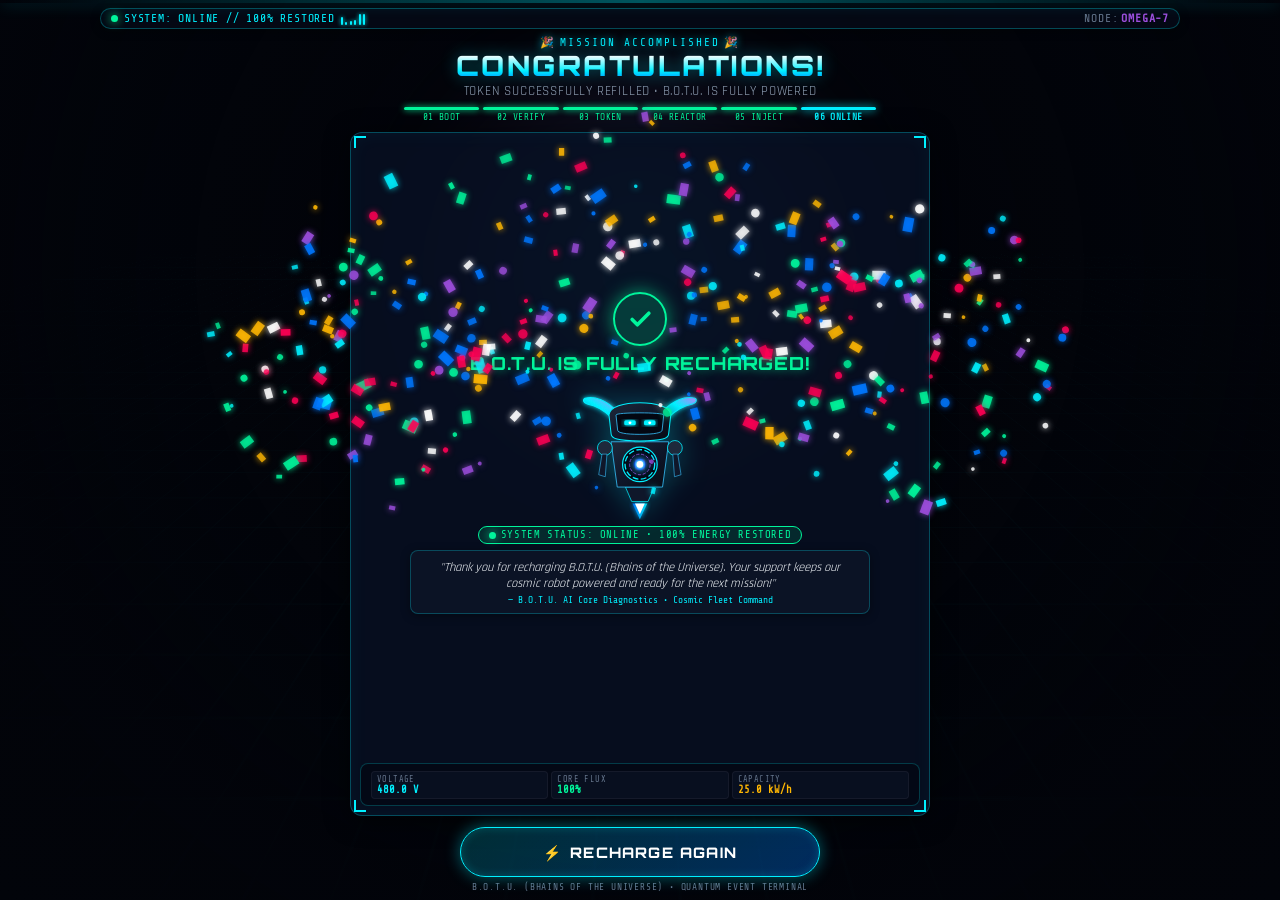
==== congratulations.html @ b7b95df4 "Initial COmmit." ====
<!DOCTYPE html>
<html lang="en">
<head>
  <meta charset="UTF-8">
  <meta name="viewport" content="width=device-width, initial-scale=1.0, maximum-scale=1.0, user-scalable=no, viewport-fit=cover">
  <title>B.O.T.U. – Congratulations | Quantum Token Recharge</title>

  <!-- Elite Futuristic Typography -->
  <link rel="preconnect" href="https://fonts.googleapis.com">
  <link rel="preconnect" href="https://fonts.gstatic.com" crossorigin>
  <link href="https://fonts.googleapis.com/css2?family=Orbitron:wght@600;700;800;900&family=Rajdhani:wght@500;600;700&family=Share+Tech+Mono&display=swap" rel="stylesheet">

  <link rel="stylesheet" href="style.css">
</head>
<body>

  <!-- Cyber Background Elements -->
  <div class="cyber-bg">
    <div class="cyber-grid"></div>
    <div class="cyber-vignette"></div>
    <div class="cyber-cosmic-glow"></div>
  </div>

  <!-- Realtime Laser Scanline Beam -->
  <div class="scan-line"></div>

  <!-- Dynamic Screen Flash -->
  <div class="screen-flash" id="screen-flash"></div>

  <!-- Transition Portal Overlay -->
  <div class="transition-overlay" id="transition-overlay">
    <div class="transition-portal">
      <span class="transition-portal-text">WARPING...</span>
    </div>
  </div>

  <!-- Realtime Particle & Confetti Canvas -->
  <canvas id="particle-canvas"></canvas>

  <!-- Zero-Scroll Main Viewport -->
  <div class="page-container">
    <div class="page-content page-enter">

      <!-- Header & Step Tracker -->
      <header class="page-header">
        <div class="mission-hud-bar">
          <div class="hud-left">
            <div class="hud-pill">
              <div class="hud-pulse-dot online"></div>
              <span>SYSTEM: ONLINE // 100% RESTORED</span>
            </div>
            <div class="hud-oscilloscope" aria-hidden="true">
              <span class="osc-bar"></span>
              <span class="osc-bar"></span>
              <span class="osc-bar"></span>
              <span class="osc-bar"></span>
              <span class="osc-bar"></span>
              <span class="osc-bar"></span>
            </div>
          </div>
          <div class="hud-right">
            <div class="hud-telemetry-tag">
              <span>NODE:</span>
              <span class="tag-badge">OMEGA-7</span>
            </div>
          </div>
        </div>

        <div class="brand-header">
          <div class="brand-eyebrow">
            <span>🎉</span> MISSION ACCOMPLISHED <span>🎉</span>
          </div>
          <h1 class="brand-title">CONGRATULATIONS!</h1>
          <p class="brand-subtitle">TOKEN SUCCESSFULLY REFILLED • B.O.T.U. IS FULLY POWERED</p>
        </div>

        <!-- 6-Phase Step Tracker (All Completed) -->
        <nav class="step-stepper" aria-label="Recharge Progress">
          <div class="step-item completed">
            <div class="step-bar"></div>
            <span class="step-label">01 BOOT</span>
          </div>
          <div class="step-item completed">
            <div class="step-bar"></div>
            <span class="step-label">02 VERIFY</span>
          </div>
          <div class="step-item completed">
            <div class="step-bar"></div>
            <span class="step-label">03 TOKEN</span>
          </div>
          <div class="step-item completed">
            <div class="step-bar"></div>
            <span class="step-label">04 REACTOR</span>
          </div>
          <div class="step-item completed">
            <div class="step-bar"></div>
            <span class="step-label">05 INJECT</span>
          </div>
          <div class="step-item completed active">
            <div class="step-bar"></div>
            <span class="step-label">06 ONLINE</span>
          </div>
        </nav>
      </header>

      <!-- Center Celebration Stage Card -->
      <main class="robot-stage-card">
        <div class="corner-bracket corner-tl"></div>
        <div class="corner-bracket corner-tr"></div>
        <div class="corner-bracket corner-bl"></div>
        <div class="corner-bracket corner-br"></div>

        <div class="stage-visual">
          <div class="congrats-stage-box">
            <!-- Animated Success Badge -->
            <div class="success-badge-wrap">
              <svg class="success-badge-svg" viewBox="0 0 24 24">
                <polyline points="20 6 9 17 4 12"></polyline>
              </svg>
            </div>

            <!-- Congratulatory Headlines -->
            <div class="congrats-headline">B.O.T.U. IS FULLY RECHARGED!</div>

            <!-- Compact Fully Powered B.O.T.U. Illustration -->
            <div class="robot-figure-wrap" style="max-height: 140px; animation: robotFloat 3s ease-in-out infinite alternate;">
              <svg class="robot-svg" viewBox="0 0 320 340" fill="none" xmlns="http://www.w3.org/2000/svg">
                <defs>
                  <filter id="cyanGlow" x="-20%" y="-20%" width="140%" height="140%">
                    <feGaussianBlur stdDeviation="6" result="blur" />
                    <feMerge><feMergeNode in="blur" /><feMergeNode in="SourceGraphic" /></feMerge>
                  </filter>
                  <filter id="coreGlow" x="-40%" y="-40%" width="180%" height="180%">
                    <feGaussianBlur stdDeviation="12" result="blur" />
                    <feMerge><feMergeNode in="blur" /><feMergeNode in="SourceGraphic" /></feMerge>
                  </filter>
                  <filter id="hornGlow" x="-30%" y="-30%" width="160%" height="160%">
                    <feGaussianBlur stdDeviation="7" result="blur" />
                    <feMerge><feMergeNode in="blur" /><feMergeNode in="SourceGraphic" /></feMerge>
                  </filter>
                  <linearGradient id="bodyGradient" x1="0%" y1="0%" x2="100%" y2="100%">
                    <stop offset="0%" stop-color="#1e293b" /><stop offset="50%" stop-color="#0f172a" /><stop offset="100%" stop-color="#070b14" />
                  </linearGradient>
                  <linearGradient id="hornGradient" x1="0%" y1="100%" x2="100%" y2="0%">
                    <stop offset="0%" stop-color="#0284c7" /><stop offset="50%" stop-color="#00f0ff" /><stop offset="100%" stop-color="#c084fc" />
                  </linearGradient>
                  <linearGradient id="neonGradient" x1="0%" y1="0%" x2="100%" y2="0%">
                    <stop offset="0%" stop-color="#0077ff" /><stop offset="100%" stop-color="#00f0ff" />
                  </linearGradient>
                  <radialGradient id="arcCoreGrad" cx="50%" cy="50%" r="50%">
                    <stop offset="0%" stop-color="#ffffff" /><stop offset="35%" stop-color="#00f0ff" /><stop offset="70%" stop-color="#0055ff" stop-opacity="0.9" /><stop offset="100%" stop-color="#001844" stop-opacity="0" />
                  </radialGradient>
                </defs>

                <!-- Crest Horns in Full Radiance -->
                <g id="mecha-horns">
                  <path d="M102 75 C82 50, 48 38, 28 44 C20 46, 22 56, 32 58 C55 62, 78 78, 92 92 Z" fill="url(#hornGradient)" stroke="#00f0ff" stroke-width="2.5" filter="url(#hornGlow)" />
                  <path d="M218 75 C238 50, 272 38, 292 44 C300 46, 298 56, 288 58 C265 62, 242 78, 228 92 Z" fill="url(#hornGradient)" stroke="#00f0ff" stroke-width="2.5" filter="url(#hornGlow)" />
                </g>

                <!-- Thruster Flame -->
                <polygon points="142,300 178,300 160,338" fill="url(#neonGradient)" opacity="0.95" filter="url(#cyanGlow)" />
                <polygon points="148,300 172,300 160,326" fill="#ffffff" />

                <!-- Torso -->
                <path d="M125 260 L195 260 L180 295 L140 295 Z" fill="#0f172a" stroke="#00f0ff" stroke-width="1.8" />
                <polygon points="90,150 230,150 215,260 105,260" fill="url(#bodyGradient)" stroke="#38bdf8" stroke-width="2" />

                <!-- Arms -->
                <circle cx="75" cy="165" r="18" fill="#1e293b" stroke="#00f0ff" stroke-width="2" />
                <path d="M68 180 L60 230 L76 235 L80 180 Z" fill="#0f172a" stroke="#38bdf8" stroke-width="1.5" />
                <circle cx="245" cy="165" r="18" fill="#1e293b" stroke="#00f0ff" stroke-width="2" />
                <path d="M252 180 L260 230 L244 235 L240 180 Z" fill="#0f172a" stroke="#38bdf8" stroke-width="1.5" />

                <!-- Fully Powered Arc Reactor -->
                <g id="robot-energy-core" transform="translate(160, 205)">
                  <circle cx="0" cy="0" r="42" fill="#030712" stroke="#00f0ff" stroke-width="3" />
                  <circle cx="0" cy="0" r="36" fill="none" stroke="#00f0ff" stroke-width="3.2" stroke-dasharray="14 6" />
                  <circle cx="0" cy="0" r="25" fill="none" stroke="#9d4edd" stroke-width="2" stroke-dasharray="8 4" />
                  <circle cx="0" cy="0" r="18" fill="url(#arcCoreGrad)" filter="url(#coreGlow)" />
                  <circle cx="0" cy="0" r="8" fill="#ffffff" filter="url(#cyanGlow)" />
                </g>

                <!-- Head & Visor -->
                <rect x="145" y="125" width="30" height="25" rx="3" fill="#334155" stroke="#00f0ff" stroke-width="1.5" />
                <path d="M85 85 C85 45, 235 45, 235 85 L230 130 C230 142, 215 148, 160 148 C105 148, 90 142, 90 130 Z" fill="url(#bodyGradient)" stroke="#00f0ff" stroke-width="2.5" />
                <path d="M102 85 C102 78, 218 78, 218 85 L214 122 C214 128, 195 132, 160 132 C125 132, 106 128, 106 122 Z" fill="#030712" stroke="#38bdf8" stroke-width="2" />
                <!-- Bright Glowing Visor Eyes -->
                <rect x="122" y="98" width="28" height="12" rx="4" fill="#00f0ff" filter="url(#cyanGlow)" />
                <rect x="170" y="98" width="28" height="12" rx="4" fill="#00f0ff" filter="url(#cyanGlow)" />
                <circle cx="136" cy="104" r="3.5" fill="#ffffff" />
                <circle cx="184" cy="104" r="3.5" fill="#ffffff" />
              </svg>
            </div>

            <!-- System Status Pill -->
            <div class="system-status-pill">
              <span class="hud-pulse-dot online"></span>
              <span>SYSTEM STATUS: ONLINE • 100% ENERGY RESTORED</span>
            </div>

            <!-- Mission Thank You Note -->
            <div class="thank-you-box">
              <p class="thank-you-quote">
                "Thank you for recharging B.O.T.U. (Bhains of the Universe). Your support keeps our cosmic robot powered and ready for the next mission!"
              </p>
              <span class="thank-you-author">— B.O.T.U. AI Core Diagnostics • Cosmic Fleet Command</span>
            </div>
          </div>
        </div>

        <!-- Telemetry Summary -->
        <div class="charge-stats-card">
          <div class="telemetry-grid">
            <div class="telemetry-item">
              <span class="telemetry-key">VOLTAGE</span>
              <span class="telemetry-val" style="color: var(--neon-cyan);">480.0 V</span>
            </div>
            <div class="telemetry-item">
              <span class="telemetry-key">CORE FLUX</span>
              <span class="telemetry-val" style="color: var(--neon-emerald);">100%</span>
            </div>
            <div class="telemetry-item">
              <span class="telemetry-key">CAPACITY</span>
              <span class="telemetry-val" style="color: var(--neon-gold);">25.0 kW/h</span>
            </div>
          </div>
        </div>
      </main>

      <!-- Primary Action Footer -->
      <footer class="page-footer">
        <button class="primary-btn btn-pulse" id="recharge-again-btn">
          <span>⚡</span>
          <span>RECHARGE AGAIN</span>
        </button>
        <div class="footer-info">
          <span>B.O.T.U. (BHAINS OF THE UNIVERSE) • QUANTUM EVENT TERMINAL</span>
        </div>
      </footer>

    </div>
  </div>

  <script src="botu-core.js"></script>
  <script>
    function startCelebration() {
      // Play celebratory victory fanfare
      try {
        window.BOTU.sound.ensureContext();
        window.BOTU.sound.playCelebrationFanfare();
      } catch (e) {}

      // Trigger Confetti Explosion
      setTimeout(() => {
        if (window.BOTU.particleEngine) {
          const cx = window.innerWidth / 2;
          const cy = window.innerHeight * 0.35;
          window.BOTU.particleEngine.explode(cx, cy);
        }
      }, 200);

      // Subsequent burst
      setTimeout(() => {
        if (window.BOTU.particleEngine) {
          window.BOTU.particleEngine.explode(window.innerWidth * 0.3, window.innerHeight * 0.4);
          window.BOTU.particleEngine.explode(window.innerWidth * 0.7, window.innerHeight * 0.4);
        }
      }, 700);

      const rechargeAgainBtn = document.getElementById('recharge-again-btn');
      if (rechargeAgainBtn) {
        rechargeAgainBtn.addEventListener('click', () => {
          window.BOTU.navigator.navigateTo('index.html');
        });
      }
    }

    if (document.readyState === 'loading') {
      document.addEventListener('DOMContentLoaded', startCelebration);
    } else {
      startCelebration();
    }
  </script>
</body>
</html>
---- style.css ----
/* ===================================================================
   B.O.T.U. (Bhains of the Universe) - Quantum Token Recharge Station
   Universal Cyberpunk Stylesheet - Zero Scrollbar Viewport Architecture
   =================================================================== */

:root {
  /* Cyberpunk Neon Palette */
  --bg-deep: #02040a;
  --bg-dark: #060b18;
  --bg-panel: rgba(8, 16, 36, 0.82);
  --bg-panel-light: rgba(15, 23, 42, 0.65);
  --panel-border: rgba(0, 240, 255, 0.28);
  --panel-border-bright: rgba(0, 240, 255, 0.75);

  --neon-cyan: #00f0ff;
  --neon-cyan-glow: rgba(0, 240, 255, 0.75);
  --neon-blue: #0077ff;
  --neon-purple: #9d4edd;
  --neon-purple-glow: rgba(157, 78, 221, 0.65);
  --neon-emerald: #00f59b;
  --neon-emerald-glow: rgba(0, 245, 155, 0.6);
  --neon-gold: #ffb703;
  --neon-gold-glow: rgba(255, 183, 3, 0.65);
  --neon-crimson: #ff0055;

  --text-white: #ffffff;
  --text-primary: #f1f5f9;
  --text-secondary: #94a3b8;
  --text-cyan: #38bdf8;
  --text-muted: #64748b;

  --font-display: 'Orbitron', -apple-system, BlinkMacSystemFont, 'Segoe UI', Roboto, sans-serif;
  --font-body: 'Rajdhani', -apple-system, BlinkMacSystemFont, 'Segoe UI', Roboto, sans-serif;
  --font-mono: 'Share Tech Mono', Consolas, 'Courier New', monospace;

  --ease-expo: cubic-bezier(0.16, 1, 0.3, 1);
  --ease-spring: cubic-bezier(0.34, 1.56, 0.64, 1);
}

/* Base Strict Zero-Scroll Reset */
*,
*::before,
*::after {
  box-sizing: border-box;
  margin: 0;
  padding: 0;
  -webkit-tap-highlight-color: transparent;
}

html {
  width: 100%;
  height: 100%;
  margin: 0;
  padding: 0;
  overflow: hidden !important;
  overscroll-behavior: none;
  background-color: var(--bg-deep);
}

body {
  width: 100%;
  height: 100%;
  height: 100vh;
  height: 100dvh;
  min-height: 0;
  margin: 0;
  padding: 0;
  overflow: hidden !important;
  overscroll-behavior: none;
  position: fixed;
  top: 0;
  left: 0;
  right: 0;
  bottom: 0;
  background-color: var(--bg-deep);
  color: var(--text-primary);
  font-family: var(--font-body);
  user-select: none;
  -webkit-user-select: none;
}

/* Master Viewport Container */
.page-container {
  width: 100%;
  height: 100%;
  height: 100vh;
  height: 100dvh;
  min-height: 0;
  overflow: hidden;
  display: flex;
  flex-direction: column;
  align-items: center;
  justify-content: center;
  position: relative;
  z-index: 1;
}

.page-content {
  width: 100%;
  max-width: 1100px;
  height: 100%;
  height: 100vh;
  height: 100dvh;
  min-height: 0;
  overflow: hidden;

  display: flex;
  flex-direction: column;
  justify-content: space-between;
  align-items: center;

  padding-top: max(8px, env(safe-area-inset-top));
  padding-bottom: max(8px, env(safe-area-inset-bottom));
  padding-left: max(10px, env(safe-area-inset-left));
  padding-right: max(10px, env(safe-area-inset-right));

  gap: clamp(4px, 1.2vh, 12px);
  position: relative;
  z-index: 2;
  transition: opacity 0.3s ease, transform 0.3s ease;
}

/* Page Entrance / Exit Transitions */
.page-enter {
  animation: pageFadeIn 0.35s var(--ease-expo) forwards;
}

.page-exit {
  animation: pageFadeOut 0.3s var(--ease-expo) forwards;
  pointer-events: none;
}

@keyframes pageFadeIn {
  0% {
    opacity: 0;
    transform: scale(0.97) translateY(8px);
  }
  100% {
    opacity: 1;
    transform: scale(1) translateY(0);
  }
}

@keyframes pageFadeOut {
  0% {
    opacity: 1;
    transform: scale(1) translateY(0);
  }
  100% {
    opacity: 0;
    transform: scale(1.03) translateY(-10px);
  }
}

/* Smooth Navigation Transition Overlay */
.transition-overlay {
  position: fixed;
  top: 0;
  left: 0;
  width: 100vw;
  height: 100vh;
  height: 100dvh;
  z-index: 9999;
  pointer-events: none;
  opacity: 0;
  display: flex;
  align-items: center;
  justify-content: center;
  background: radial-gradient(circle at center, rgba(0, 240, 255, 0.15) 0%, rgba(2, 4, 10, 0.96) 80%);
  transition: opacity 0.25s ease;
}

.transition-overlay.active {
  opacity: 1;
  pointer-events: auto;
}

.transition-portal {
  width: 130px;
  height: 130px;
  border-radius: 50%;
  border: 3px solid var(--neon-cyan);
  box-shadow: 0 0 35px var(--neon-cyan), inset 0 0 30px var(--neon-cyan);
  display: flex;
  align-items: center;
  justify-content: center;
  animation: portalPulse 0.6s infinite alternate ease-in-out;
  position: relative;
}

.transition-portal::before {
  content: '';
  position: absolute;
  width: 90px;
  height: 90px;
  border-radius: 50%;
  border: 2px dashed var(--neon-purple);
  animation: spinCW 2s linear infinite;
}

.transition-portal-text {
  font-family: var(--font-display);
  font-size: 11px;
  color: var(--neon-cyan);
  letter-spacing: 2px;
  text-shadow: 0 0 8px var(--neon-cyan);
}

@keyframes portalPulse {
  0% { transform: scale(0.85); box-shadow: 0 0 20px var(--neon-cyan); }
  100% { transform: scale(1.25); box-shadow: 0 0 50px var(--neon-cyan), 0 0 80px var(--neon-purple); }
}

@keyframes spinCW {
  0% { transform: rotate(0deg); }
  100% { transform: rotate(360deg); }
}

@keyframes spinCCW {
  0% { transform: rotate(0deg); }
  100% { transform: rotate(-360deg); }
}

/* Background Cyber Grid & Cosmic Glow */
.cyber-bg {
  position: fixed;
  top: 0;
  left: 0;
  width: 100vw;
  height: 100vh;
  height: 100dvh;
  pointer-events: none;
  z-index: 0;
  overflow: hidden;
}

.cyber-grid {
  position: absolute;
  top: -50%;
  left: -50%;
  width: 200%;
  height: 200%;
  background-image: 
    linear-gradient(rgba(0, 240, 255, 0.05) 1px, transparent 1px),
    linear-gradient(90deg, rgba(0, 240, 255, 0.05) 1px, transparent 1px);
  background-size: 36px 36px;
  transform: perspective(450px) rotateX(55deg);
  animation: gridDrive 16s linear infinite;
  opacity: 0.55;
}

@keyframes gridDrive {
  0% { transform: perspective(450px) rotateX(55deg) translateY(0); }
  100% { transform: perspective(450px) rotateX(55deg) translateY(36px); }
}

.cyber-vignette {
  position: absolute;
  top: 0;
  left: 0;
  width: 100%;
  height: 100%;
  background: radial-gradient(circle at 50% 30%, transparent 15%, rgba(2, 4, 10, 0.88) 75%, var(--bg-deep) 100%);
}

.cyber-cosmic-glow {
  position: absolute;
  top: 30%;
  left: 50%;
  transform: translate(-50%, -50%);
  width: 500px;
  height: 500px;
  max-width: 90vw;
  background: radial-gradient(circle, rgba(0, 240, 255, 0.18) 0%, rgba(157, 78, 221, 0.08) 45%, transparent 70%);
  filter: blur(40px);
  border-radius: 50%;
  animation: cosmicPulse 6s ease-in-out infinite alternate;
}

@keyframes cosmicPulse {
  0% { transform: translate(-50%, -50%) scale(0.9); opacity: 0.65; }
  100% { transform: translate(-50%, -50%) scale(1.1); opacity: 0.95; }
}

/* Realtime Laser Scanline Beam */
.scan-line {
  position: fixed;
  top: 0;
  left: 0;
  width: 100%;
  height: 3px;
  background: linear-gradient(90deg, transparent, var(--neon-cyan), transparent);
  box-shadow: 0 0 16px var(--neon-cyan);
  opacity: 0.35;
  pointer-events: none;
  z-index: 100;
  animation: scanLaser 4s ease-in-out infinite;
}

@keyframes scanLaser {
  0% { top: 0; opacity: 0; }
  15% { opacity: 0.45; }
  85% { opacity: 0.45; }
  100% { top: 100%; opacity: 0; }
}

/* Dynamic Screen Flash on 100% Impact */
.screen-flash {
  position: fixed;
  top: 0;
  left: 0;
  width: 100vw;
  height: 100vh;
  height: 100dvh;
  background: radial-gradient(circle, #ffffff 0%, rgba(0, 240, 255, 0.8) 40%, rgba(2, 4, 10, 0.95) 100%);
  z-index: 200;
  opacity: 0;
  pointer-events: none;
  transition: opacity 0.05s ease-out;
}

.screen-flash.flash-active {
  opacity: 0.95;
  transition: none;
  animation: flashDecay 0.85s var(--ease-expo) forwards;
}

@keyframes flashDecay {
  0% { opacity: 0.95; }
  100% { opacity: 0; }
}

/* Fullscreen Particle / Confetti Canvas */
#particle-canvas {
  position: fixed;
  top: 0;
  left: 0;
  width: 100vw;
  height: 100vh;
  height: 100dvh;
  pointer-events: none;
  z-index: 50;
}

/* ===================================================================
   HEADER & MISSION HUD BAR
   =================================================================== */
.page-header {
  width: 100%;
  flex-shrink: 0;
  display: flex;
  flex-direction: column;
  align-items: center;
  gap: clamp(4px, 0.8vh, 8px);
}

.mission-hud-bar {
  width: 100%;
  display: flex;
  align-items: center;
  justify-content: space-between;
  background: rgba(6, 11, 24, 0.78);
  border: 1px solid var(--panel-border);
  border-radius: 999px;
  padding: 3px 10px;
  font-family: var(--font-mono);
  font-size: clamp(9px, 2.3vw, 11.5px);
  letter-spacing: 0.8px;
  backdrop-filter: blur(8px);
  -webkit-backdrop-filter: blur(8px);
  box-shadow: 0 2px 10px rgba(0, 0, 0, 0.4);
}

.hud-left {
  display: flex;
  align-items: center;
  gap: 6px;
  min-width: 0;
  flex: 1 1 auto;
}

.hud-pill {
  display: flex;
  align-items: center;
  gap: 6px;
  color: var(--neon-cyan);
  min-width: 0;
}

.hud-pill span {
  white-space: nowrap;
  overflow: hidden;
  text-overflow: ellipsis;
}

.hud-pulse-dot {
  width: 7px;
  height: 7px;
  border-radius: 50%;
  background-color: var(--neon-cyan);
  box-shadow: 0 0 8px var(--neon-cyan);
  animation: ledPulse 1.4s infinite alternate;
  flex-shrink: 0;
}

.hud-pulse-dot.online {
  background-color: var(--neon-emerald);
  box-shadow: 0 0 10px var(--neon-emerald);
}

.hud-pulse-dot.warning {
  background-color: var(--neon-gold);
  box-shadow: 0 0 8px var(--neon-gold);
}

@keyframes ledPulse {
  0% { opacity: 0.35; transform: scale(0.85); }
  100% { opacity: 1; transform: scale(1.15); }
}

.hud-oscilloscope {
  display: flex;
  align-items: flex-end;
  gap: 2.5px;
  height: 12px;
  flex-shrink: 0;
}

.osc-bar {
  width: 2px;
  height: 4px;
  background-color: var(--neon-cyan);
  border-radius: 1px;
  transition: height 0.08s ease;
  box-shadow: 0 0 4px var(--neon-cyan);
}

.hud-right {
  display: flex;
  align-items: center;
  gap: 6px;
  flex-shrink: 0;
}

.hud-sound-toggle {
  display: none !important;
}

.hud-telemetry-tag {
  color: var(--text-muted);
  display: flex;
  align-items: center;
  gap: 3px;
}

.tag-badge {
  color: var(--neon-purple);
  font-weight: 700;
}

/* ===================================================================
   STEP PROGRESS STEPPER (PHASES 1 to 6)
   =================================================================== */
.step-stepper {
  width: 100%;
  max-width: 480px;
  display: flex;
  align-items: center;
  justify-content: space-between;
  padding: 0 4px;
  gap: 4px;
}

.step-item {
  flex: 1;
  display: flex;
  flex-direction: column;
  align-items: center;
  gap: 2px;
  position: relative;
  min-width: 0;
}

.step-bar {
  width: 100%;
  height: 3px;
  background: rgba(255, 255, 255, 0.12);
  border-radius: 2px;
  transition: all 0.3s ease;
}

.step-item.completed .step-bar {
  background: var(--neon-emerald);
  box-shadow: 0 0 6px var(--neon-emerald);
}

.step-item.active .step-bar {
  background: var(--neon-cyan);
  box-shadow: 0 0 8px var(--neon-cyan);
  animation: activeStepPulse 1.2s infinite alternate;
}

@keyframes activeStepPulse {
  0% { box-shadow: 0 0 4px var(--neon-cyan); opacity: 0.8; }
  100% { box-shadow: 0 0 10px var(--neon-cyan); opacity: 1; }
}

.step-label {
  font-family: var(--font-mono);
  font-size: clamp(7.5px, 1.7vw, 9.5px);
  color: var(--text-muted);
  letter-spacing: 0.3px;
  white-space: nowrap;
}

.step-item.completed .step-label {
  color: var(--neon-emerald);
}

.step-item.active .step-label {
  color: var(--neon-cyan);
  font-weight: 700;
}

/* ===================================================================
   BRAND & PAGE HEADINGS
   =================================================================== */
.brand-header {
  text-align: center;
  flex-shrink: 0;
}

.brand-eyebrow {
  font-family: var(--font-mono);
  font-size: clamp(8.5px, 2vw, 11px);
  letter-spacing: clamp(1px, 0.6vw, 2px);
  color: var(--neon-cyan);
  text-shadow: 0 0 8px var(--neon-cyan-glow);
  display: flex;
  align-items: center;
  justify-content: center;
  gap: 4px;
}

.brand-title {
  font-family: var(--font-display);
  font-size: clamp(17px, 4.2vw, 28px);
  font-weight: 900;
  letter-spacing: clamp(1.2px, 0.6vw, 2.5px);
  background: linear-gradient(180deg, #ffffff 15%, var(--neon-cyan) 65%, #0077ff 100%);
  -webkit-background-clip: text;
  -webkit-text-fill-color: transparent;
  filter: drop-shadow(0 0 8px rgba(0, 240, 255, 0.4));
  line-height: 1.15;
  margin: 1px 0;
}

.brand-subtitle {
  font-family: var(--font-body);
  font-size: clamp(10.5px, 2.3vw, 13px);
  color: var(--text-secondary);
  letter-spacing: 0.8px;
}

/* ===================================================================
   MASTER VISUAL STAGE CARD
   =================================================================== */
.robot-stage-card {
  width: 100%;
  max-width: 580px;
  flex: 1 1 0;
  min-height: 0;
  min-width: 0;

  display: flex;
  flex-direction: column;
  align-items: center;
  justify-content: space-between;

  background: var(--bg-panel);
  border: 1px solid var(--panel-border);
  border-radius: 12px;
  box-shadow: 0 4px 25px rgba(0, 0, 0, 0.65), inset 0 0 20px rgba(0, 240, 255, 0.05);
  backdrop-filter: blur(12px);
  -webkit-backdrop-filter: blur(12px);

  padding: clamp(4px, 1vh, 10px);
  position: relative;
  overflow: hidden;
}

/* Futuristic Corner Brackets */
.corner-bracket {
  position: absolute;
  width: 12px;
  height: 12px;
  border: 2px solid var(--neon-cyan);
  pointer-events: none;
  z-index: 10;
}

.corner-tl { top: 3px; left: 3px; border-right: none; border-bottom: none; }
.corner-tr { top: 3px; right: 3px; border-left: none; border-bottom: none; }
.corner-bl { bottom: 3px; left: 3px; border-right: none; border-top: none; }
.corner-br { bottom: 3px; right: 3px; border-left: none; border-top: none; }

/* Visual Stage Area for Robot / Hologram */
.stage-visual {
  flex: 1 1 0;
  min-height: 0;
  min-width: 0;
  width: 100%;
  display: flex;
  align-items: center;
  justify-content: center;
  position: relative;
  overflow: hidden;
}

/* Robot Figure Wrapper */
.robot-figure-wrap {
  width: 100%;
  height: 100%;
  min-height: 0;
  display: flex;
  align-items: center;
  justify-content: center;
  position: relative;
  animation: robotFloat 3.8s ease-in-out infinite alternate;
}

@keyframes robotFloat {
  0% { transform: translateY(-3px); }
  100% { transform: translateY(3px); }
}

.robot-svg {
  max-width: 100%;
  max-height: 100%;
  height: 100%;
  width: auto;
  object-fit: contain;
  filter: drop-shadow(0 0 14px rgba(0, 240, 255, 0.28));
}

/* Ambient Aura Rings */
.robot-aura {
  position: absolute;
  width: clamp(130px, 42vw, 220px);
  height: clamp(130px, 42vw, 220px);
  border-radius: 50%;
  background: radial-gradient(circle, rgba(0, 240, 255, 0.15) 0%, rgba(157, 78, 221, 0.05) 50%, transparent 70%);
  filter: blur(14px);
  pointer-events: none;
  animation: auraPulse 4s ease-in-out infinite alternate;
}

@keyframes auraPulse {
  0% { transform: scale(0.9); opacity: 0.6; }
  100% { transform: scale(1.15); opacity: 0.95; }
}

.shockwave-ring {
  position: absolute;
  width: 60px;
  height: 60px;
  border-radius: 50%;
  border: 3px solid var(--neon-cyan);
  opacity: 0;
  pointer-events: none;
}

.shockwave-ring.animate {
  animation: shockwaveExpand 0.75s var(--ease-expo) forwards;
}

@keyframes shockwaveExpand {
  0% { transform: scale(0.2); opacity: 1; border-width: 5px; }
  100% { transform: scale(5.5); opacity: 0; border-width: 1px; }
}

/* Upper Energy Emitter Node */
.energy-emitter {
  position: absolute;
  top: 4px;
  left: 50%;
  transform: translateX(-50%);
  width: 20px;
  height: 9px;
  background: #0f172a;
  border: 1.5px solid var(--neon-cyan);
  border-radius: 3px;
  display: flex;
  align-items: center;
  justify-content: center;
  box-shadow: 0 0 8px var(--neon-cyan);
  z-index: 5;
}

.emitter-core {
  width: 10px;
  height: 3px;
  background: #ffffff;
  box-shadow: 0 0 10px var(--neon-cyan);
  border-radius: 2px;
}

/* Plasma Stream Beam */
.energy-beam-container {
  position: absolute;
  top: 13px;
  left: 50%;
  transform: translateX(-50%);
  width: 14px;
  height: calc(100% - 90px);
  pointer-events: none;
  z-index: 4;
}

.energy-beam {
  width: 100%;
  height: 100%;
  background: linear-gradient(180deg, #ffffff 0%, var(--neon-cyan) 35%, rgba(0, 119, 255, 0.4) 85%, transparent 100%);
  box-shadow: 0 0 18px var(--neon-cyan);
  opacity: 0;
  transition: opacity 0.35s ease;
  transform-origin: top;
}

.energy-beam.active {
  opacity: 0.95;
  animation: beamFlicker 0.12s infinite alternate;
}

/* Traveling Quantum Token along Beam */
.traveling-token-wrap {
  position: absolute;
  left: 50%;
  top: 2%;
  transform: translate(-50%, -50%);
  width: clamp(38px, 9vw, 50px);
  height: clamp(38px, 9vw, 50px);
  z-index: 10;
  pointer-events: none;
  display: flex;
  align-items: center;
  justify-content: center;
  filter: drop-shadow(0 0 16px var(--neon-cyan));
  will-change: top, transform, opacity;
}

.traveling-token-ring {
  position: absolute;
  width: 125%;
  height: 125%;
  border-radius: 50%;
  border: 2px dashed var(--neon-cyan);
  animation: spinCW 1.2s linear infinite;
}

.traveling-token-svg {
  width: 100%;
  height: 100%;
  animation: tokenPulseGlow 1.2s ease-in-out infinite alternate;
}

@keyframes tokenPulseGlow {
  0% { transform: scale(0.92); filter: drop-shadow(0 0 6px var(--neon-cyan)); }
  100% { transform: scale(1.08); filter: drop-shadow(0 0 16px var(--neon-gold)), drop-shadow(0 0 24px var(--neon-cyan)); }
}

@keyframes beamFlicker {
  0% { transform: scaleX(0.85); opacity: 0.85; filter: drop-shadow(0 0 8px var(--neon-cyan)); }
  100% { transform: scaleX(1.15); opacity: 1; filter: drop-shadow(0 0 18px #ffffff); }
}

/* ===================================================================
   TELEMETRY & CHARGE STATS CARD
   =================================================================== */
.charge-stats-card {
  width: 100%;
  background: rgba(3, 7, 18, 0.72);
  border: 1px solid rgba(0, 240, 255, 0.22);
  border-radius: 8px;
  padding: clamp(3px, 0.8vh, 6px) clamp(6px, 1.8vw, 10px);
  flex-shrink: 0;
  display: flex;
  flex-direction: column;
  gap: 3px;
}

.stat-header-row {
  display: flex;
  align-items: center;
  justify-content: space-between;
}

.stat-label-col {
  display: flex;
  flex-direction: column;
}

.stat-label-sub {
  font-family: var(--font-mono);
  font-size: clamp(7.5px, 1.7vw, 9.5px);
  color: var(--text-muted);
  letter-spacing: 0.8px;
}

.stat-label-main {
  font-family: var(--font-display);
  font-size: clamp(9.5px, 2.1vw, 11.5px);
  color: var(--neon-cyan);
  letter-spacing: 0.6px;
  font-weight: 700;
}

.energy-percent-display {
  font-family: var(--font-display);
  font-size: clamp(15px, 3.8vw, 22px);
  font-weight: 900;
  color: var(--text-white);
  text-shadow: 0 0 10px var(--neon-cyan);
  line-height: 1;
}

.energy-percent-unit {
  font-size: clamp(9.5px, 2.3vw, 13px);
  color: var(--neon-cyan);
  margin-left: 2px;
}

/* Compact Progress Track */
.progress-bar-container {
  width: 100%;
}

.progress-track {
  width: 100%;
  height: clamp(5px, 1vh, 7px);
  background: rgba(15, 23, 42, 0.8);
  border: 1px solid rgba(0, 240, 255, 0.3);
  border-radius: 4px;
  overflow: hidden;
  position: relative;
}

.progress-fill {
  height: 100%;
  width: 0%;
  background: linear-gradient(90deg, #0077ff 0%, var(--neon-cyan) 60%, #ffffff 100%);
  box-shadow: 0 0 10px var(--neon-cyan);
  border-radius: 3px;
  transition: width 0.1s linear;
}

.telemetry-grid {
  display: grid;
  grid-template-columns: repeat(3, 1fr);
  gap: 3px;
  padding-top: 1px;
}

.telemetry-item {
  display: flex;
  flex-direction: column;
  background: rgba(15, 23, 42, 0.5);
  padding: 2px 5px;
  border-radius: 4px;
  border: 1px solid rgba(255, 255, 255, 0.05);
}

.telemetry-key {
  font-family: var(--font-mono);
  font-size: clamp(7px, 1.5vw, 8.5px);
  color: var(--text-muted);
  letter-spacing: 0.4px;
}

.telemetry-val {
  font-family: var(--font-mono);
  font-size: clamp(8.5px, 1.9vw, 10.5px);
  color: var(--text-white);
  font-weight: 600;
}

/* ===================================================================
   PRIMARY ACTIONS & BUTTONS
   =================================================================== */
.page-footer {
  width: 100%;
  flex-shrink: 0;
  display: flex;
  flex-direction: column;
  align-items: center;
  gap: clamp(2px, 0.6vh, 5px);
}

.primary-btn {
  width: min(92%, 360px);
  min-height: 42px;
  height: clamp(42px, 6vh, 50px);
  padding: 0 16px;

  display: flex;
  align-items: center;
  justify-content: center;
  gap: 8px;

  background: linear-gradient(135deg, rgba(0, 240, 255, 0.18) 0%, rgba(0, 119, 255, 0.35) 100%);
  border: 1.5px solid var(--neon-cyan);
  border-radius: 999px;
  color: var(--text-white);
  font-family: var(--font-display);
  font-size: clamp(11.5px, 3vw, 14.5px);
  font-weight: 800;
  letter-spacing: 1.2px;
  text-transform: uppercase;
  cursor: pointer;
  touch-action: manipulation;
  box-shadow: 0 0 16px rgba(0, 240, 255, 0.4), inset 0 0 10px rgba(0, 240, 255, 0.2);
  transition: all 0.25s var(--ease-expo);
  position: relative;
  overflow: hidden;
  flex-shrink: 0;
}

.primary-btn::after {
  content: '';
  position: absolute;
  top: -50%;
  left: -50%;
  width: 200%;
  height: 200%;
  background: linear-gradient(
    60deg,
    transparent 35%,
    rgba(255, 255, 255, 0.25) 50%,
    transparent 65%
  );
  transform: translateX(-100%);
  transition: transform 0.6s ease;
}

.primary-btn:hover:not(:disabled)::after {
  transform: translateX(100%);
}

.primary-btn:hover:not(:disabled) {
  background: linear-gradient(135deg, rgba(0, 240, 255, 0.35) 0%, rgba(0, 119, 255, 0.55) 100%);
  border-color: #ffffff;
  box-shadow: 0 0 26px rgba(0, 240, 255, 0.7), inset 0 0 14px rgba(255, 255, 255, 0.3);
  transform: translateY(-2px);
}

.primary-btn:active:not(:disabled) {
  transform: scale(0.98);
}

.primary-btn:disabled {
  opacity: 0.45;
  cursor: not-allowed;
  border-color: var(--text-muted);
  box-shadow: none;
}

.primary-btn.btn-pulse {
  animation: btnGlowPulse 1.8s infinite alternate;
}

@keyframes btnGlowPulse {
  0% { box-shadow: 0 0 10px rgba(0, 240, 255, 0.4); }
  100% { box-shadow: 0 0 24px rgba(0, 240, 255, 0.85), 0 0 40px rgba(0, 119, 255, 0.5); }
}

/* Transfer Status Indicator (Auto-Redirect at 100%) */
.transfer-status-indicator {
  width: min(92%, 360px);
  min-height: 42px;
  height: clamp(42px, 6vh, 50px);
  padding: 0 16px;

  display: flex;
  align-items: center;
  justify-content: center;
  gap: 10px;

  background: rgba(6, 11, 24, 0.78);
  border: 1.5px solid var(--panel-border-bright);
  border-radius: 999px;
  color: var(--neon-cyan);
  font-family: var(--font-display);
  font-size: clamp(11px, 2.8vw, 13.5px);
  font-weight: 700;
  letter-spacing: 1px;
  box-shadow: 0 0 14px rgba(0, 240, 255, 0.25), inset 0 0 10px rgba(0, 240, 255, 0.1);
  text-align: center;
  white-space: nowrap;
  flex-shrink: 0;
  transition: all 0.3s ease;
}

.transfer-status-indicator.complete {
  border-color: var(--neon-emerald);
  color: var(--neon-emerald);
  box-shadow: 0 0 24px var(--neon-emerald-glow), inset 0 0 14px rgba(0, 245, 155, 0.2);
  animation: completePulse 0.9s infinite alternate;
}

.status-pulse-dot {
  width: 8px;
  height: 8px;
  border-radius: 50%;
  background-color: var(--neon-cyan);
  box-shadow: 0 0 10px var(--neon-cyan);
  animation: ledPulse 1.2s infinite alternate;
  flex-shrink: 0;
}

.transfer-status-indicator.complete .status-pulse-dot {
  background-color: var(--neon-emerald);
  box-shadow: 0 0 12px var(--neon-emerald);
}

@keyframes completePulse {
  0% { transform: scale(0.98); box-shadow: 0 0 15px var(--neon-emerald-glow); }
  100% { transform: scale(1.02); box-shadow: 0 0 30px var(--neon-emerald-glow); }
}

.footer-info {
  font-family: var(--font-mono);
  font-size: clamp(7.5px, 1.7vw, 9.5px);
  color: var(--text-muted);
  letter-spacing: 0.8px;
  text-align: center;
}

/* ===================================================================
   PAGE-SPECIFIC COMPONENT DESIGNS
   =================================================================== */

/* Page 01: Activation Status Badge */
.sound-activation-badge,
.activation-badge {
  display: flex;
  align-items: center;
  gap: 6px;
  background: rgba(0, 240, 255, 0.1);
  border: 1px dashed var(--neon-cyan);
  border-radius: 8px;
  padding: 5px 12px;
  font-family: var(--font-mono);
  font-size: clamp(9px, 2.3vw, 11px);
  color: var(--neon-cyan);
  text-align: center;
}

/* Page 02: Biometric Scanner Reticle */
.biometric-scanner-box {
  width: 100%;
  height: 100%;
  display: flex;
  flex-direction: column;
  align-items: center;
  justify-content: center;
  position: relative;
}

.scanner-reticle {
  width: clamp(140px, 42vw, 220px);
  height: clamp(140px, 42vw, 220px);
  border-radius: 50%;
  border: 2px dashed rgba(0, 240, 255, 0.4);
  position: relative;
  display: flex;
  align-items: center;
  justify-content: center;
  animation: spinCW 6s linear infinite;
}

.scanner-reticle-inner {
  width: 78%;
  height: 78%;
  border-radius: 50%;
  border: 1.5px solid rgba(157, 78, 221, 0.5);
  animation: spinCCW 3.5s linear infinite;
  display: flex;
  align-items: center;
  justify-content: center;
}

.biometric-icon-wrap {
  width: 58%;
  height: 58%;
  position: absolute;
  display: flex;
  align-items: center;
  justify-content: center;
}

.biometric-icon-svg {
  width: 100%;
  height: 100%;
  stroke: var(--neon-cyan);
  filter: drop-shadow(0 0 8px var(--neon-cyan));
}

.scan-laser-bar {
  position: absolute;
  top: 0;
  left: 0;
  width: 100%;
  height: 2px;
  background: var(--neon-cyan);
  box-shadow: 0 0 14px var(--neon-cyan);
  animation: laserSweep 2s ease-in-out infinite alternate;
}

@keyframes laserSweep {
  0% { top: 10%; opacity: 0.2; }
  50% { opacity: 1; }
  100% { top: 90%; opacity: 0.2; }
}

.scan-status-pill {
  margin-top: 8px;
  padding: 3px 12px;
  border-radius: 20px;
  background: rgba(0, 240, 255, 0.12);
  border: 1px solid var(--neon-cyan);
  color: var(--neon-cyan);
  font-family: var(--font-mono);
  font-size: clamp(9px, 2.3vw, 11px);
  letter-spacing: 0.8px;
  text-align: center;
}

.scan-status-pill.verified {
  background: rgba(0, 245, 155, 0.15);
  border-color: var(--neon-emerald);
  color: var(--neon-emerald);
  box-shadow: 0 0 10px var(--neon-emerald-glow);
}

/* Page 03: Floating Holographic Token */
.token-stage-box {
  width: 100%;
  height: 100%;
  display: flex;
  flex-direction: column;
  align-items: center;
  justify-content: center;
  position: relative;
}

.hologram-token-wrap {
  width: clamp(130px, 40vw, 200px);
  height: clamp(130px, 40vw, 200px);
  position: relative;
  display: flex;
  align-items: center;
  justify-content: center;
  animation: tokenHover 3.5s ease-in-out infinite alternate;
}

@keyframes tokenHover {
  0% { transform: translateY(-5px) rotateY(-10deg); }
  100% { transform: translateY(5px) rotateY(10deg); }
}

.token-orbit-ring {
  position: absolute;
  width: 100%;
  height: 100%;
  border-radius: 50%;
  border: 2px dashed rgba(0, 240, 255, 0.5);
  transform: rotateX(65deg);
  animation: spinCW 2.5s linear infinite;
}

.token-orbit-ring.ring-2 {
  width: 118%;
  height: 118%;
  border: 1.5px solid rgba(255, 183, 3, 0.5);
  transform: rotateX(60deg) rotateY(25deg);
  animation: spinCCW 3.2s linear infinite;
}

.token-coin-svg {
  width: 72%;
  height: 72%;
  filter: drop-shadow(0 0 18px rgba(0, 240, 255, 0.65));
}

/* Page 04: Futuristic Energy Reactor */
.reactor-stage-box {
  width: 100%;
  height: 100%;
  display: flex;
  flex-direction: column;
  align-items: center;
  justify-content: center;
  position: relative;
}

.reactor-rings-wrap {
  width: clamp(140px, 42vw, 210px);
  height: clamp(140px, 42vw, 210px);
  position: relative;
  display: flex;
  align-items: center;
  justify-content: center;
}

.reactor-ring {
  position: absolute;
  border-radius: 50%;
}

.reactor-ring-outer {
  width: 100%;
  height: 100%;
  border: 2.5px dashed var(--neon-cyan);
  animation: spinCW 3.5s linear infinite;
  box-shadow: 0 0 12px rgba(0, 240, 255, 0.35);
}

.reactor-ring-mid {
  width: 78%;
  height: 78%;
  border: 2px solid var(--neon-purple);
  border-top-color: transparent;
  border-bottom-color: transparent;
  animation: spinCCW 2.4s linear infinite;
  box-shadow: 0 0 12px rgba(157, 78, 221, 0.4);
}

.reactor-ring-inner {
  width: 55%;
  height: 55%;
  border: 2px dashed var(--neon-gold);
  animation: spinCW 1.5s linear infinite;
}

.reactor-core-orb {
  width: 35%;
  height: 35%;
  border-radius: 50%;
  background: radial-gradient(circle, #ffffff 0%, var(--neon-cyan) 40%, #0055ff 75%, transparent 100%);
  box-shadow: 0 0 30px var(--neon-cyan), 0 0 50px rgba(0, 119, 255, 0.6);
  animation: reactorCorePulse 1.2s ease-in-out infinite alternate;
}

@keyframes reactorCorePulse {
  0% { transform: scale(0.85); box-shadow: 0 0 18px var(--neon-cyan); }
  100% { transform: scale(1.15); box-shadow: 0 0 40px var(--neon-cyan), 0 0 65px #0077ff; }
}

/* Page 06: Congratulations Celebration Card */
.congrats-stage-box {
  width: 100%;
  height: 100%;
  display: flex;
  flex-direction: column;
  align-items: center;
  justify-content: center;
  gap: clamp(3px, 0.8vh, 6px);
  text-align: center;
  position: relative;
}

.success-badge-wrap {
  width: clamp(38px, 9vw, 54px);
  height: clamp(38px, 9vw, 54px);
  border-radius: 50%;
  background: rgba(0, 245, 155, 0.18);
  border: 2px solid var(--neon-emerald);
  display: flex;
  align-items: center;
  justify-content: center;
  box-shadow: 0 0 18px var(--neon-emerald-glow);
  flex-shrink: 0;
  animation: badgePop 0.6s var(--ease-spring) forwards;
}

@keyframes badgePop {
  0% { transform: scale(0); }
  100% { transform: scale(1); }
}

.success-badge-svg {
  width: 50%;
  height: 50%;
  stroke: var(--neon-emerald);
  stroke-width: 3.5;
  stroke-linecap: round;
  stroke-linejoin: round;
  fill: none;
}

.congrats-headline {
  font-family: var(--font-display);
  font-size: clamp(13px, 3.4vw, 18px);
  font-weight: 800;
  color: var(--neon-emerald);
  text-shadow: 0 0 10px var(--neon-emerald-glow);
  letter-spacing: 0.8px;
}

.system-status-pill {
  display: inline-flex;
  align-items: center;
  gap: 5px;
  background: rgba(0, 245, 155, 0.12);
  border: 1px solid var(--neon-emerald);
  padding: 2px 10px;
  border-radius: 20px;
  font-family: var(--font-mono);
  font-size: clamp(8.5px, 2.1vw, 10.5px);
  color: var(--neon-emerald);
  letter-spacing: 0.6px;
}

.thank-you-box {
  background: rgba(15, 23, 42, 0.7);
  border: 1px solid rgba(0, 240, 255, 0.25);
  border-radius: 8px;
  padding: clamp(4px, 1vh, 8px) clamp(8px, 2vw, 14px);
  max-width: 460px;
  box-shadow: 0 2px 10px rgba(0, 0, 0, 0.4);
}

.thank-you-quote {
  font-family: var(--font-body);
  font-size: clamp(10.5px, 2.4vw, 12.5px);
  color: var(--text-primary);
  line-height: 1.3;
  font-style: italic;
}

.thank-you-author {
  display: block;
  font-family: var(--font-mono);
  font-size: clamp(7.5px, 1.8vw, 9.5px);
  color: var(--neon-cyan);
  margin-top: 3px;
}

/* ===================================================================
   RESPONSIVE DESIGN & LANDSCAPE OPTIMIZATION
   =================================================================== */

/* Screen Height <= 600px (e.g. 320x568 iPhone SE, 360x640 Android) */
@media (max-height: 600px) {
  .page-content {
    padding-top: max(4px, env(safe-area-inset-top));
    padding-bottom: max(4px, env(safe-area-inset-bottom));
    gap: 3px;
  }
  .brand-title {
    font-size: 16px;
  }
  .brand-subtitle {
    display: none;
  }
  .mission-hud-bar {
    padding: 2px 8px;
  }
  .charge-stats-card {
    padding: 2px 6px;
    gap: 2px;
  }
  .primary-btn {
    min-height: 38px;
    height: 38px;
    font-size: 11.5px;
  }
  .congrats-stage-box .robot-figure-wrap {
    max-height: 80px !important;
  }
  .success-badge-wrap {
    width: 34px;
    height: 34px;
  }
  .thank-you-author {
    display: none;
  }
  .scanner-reticle {
    width: clamp(110px, 32vh, 160px);
    height: clamp(110px, 32vh, 160px);
  }
  .hologram-token-wrap {
    width: clamp(100px, 30vh, 150px);
    height: clamp(100px, 30vh, 150px);
  }
  .reactor-rings-wrap {
    width: clamp(110px, 32vh, 160px);
    height: clamp(110px, 32vh, 160px);
  }
}

/* Landscape Mode (e.g. 640x360 or 844x390) */
@media (orientation: landscape) and (max-height: 540px) {
  .page-content {
    max-width: 900px;
    padding: 3px 14px;
    gap: 2px;
  }
  .robot-stage-card {
    max-width: 780px;
    flex-direction: row;
    align-items: center;
    justify-content: space-around;
    padding: 4px 10px;
  }
  .stage-visual {
    max-width: 45%;
    height: 100%;
  }
  .charge-stats-card {
    max-width: 50%;
  }
  .congrats-stage-box {
    max-width: 48%;
  }
  .primary-btn {
    min-height: 36px;
    height: 36px;
    font-size: 11.5px;
  }
  .footer-info {
    display: none;
  }
}

/* Ultra Small Width Screens (320px - 380px) */
@media (max-width: 380px) {
  .hud-telemetry-tag {
    display: none;
  }
  .hud-pill span {
    max-width: 140px;
    overflow: hidden;
    text-overflow: ellipsis;
    white-space: nowrap;
  }
  .step-label {
    font-size: 8px;
    letter-spacing: 0;
  }
}

@media (max-width: 335px) {
  .page-content {
    padding-left: 5px;
    padding-right: 5px;
  }
  .step-label {
    display: none;
  }
  .telemetry-grid {
    grid-template-columns: repeat(3, 1fr);
    gap: 2px;
  }
  .telemetry-val {
    font-size: 8px;
  }
  .primary-btn {
    font-size: 11px;
    letter-spacing: 0.6px;
  }
}
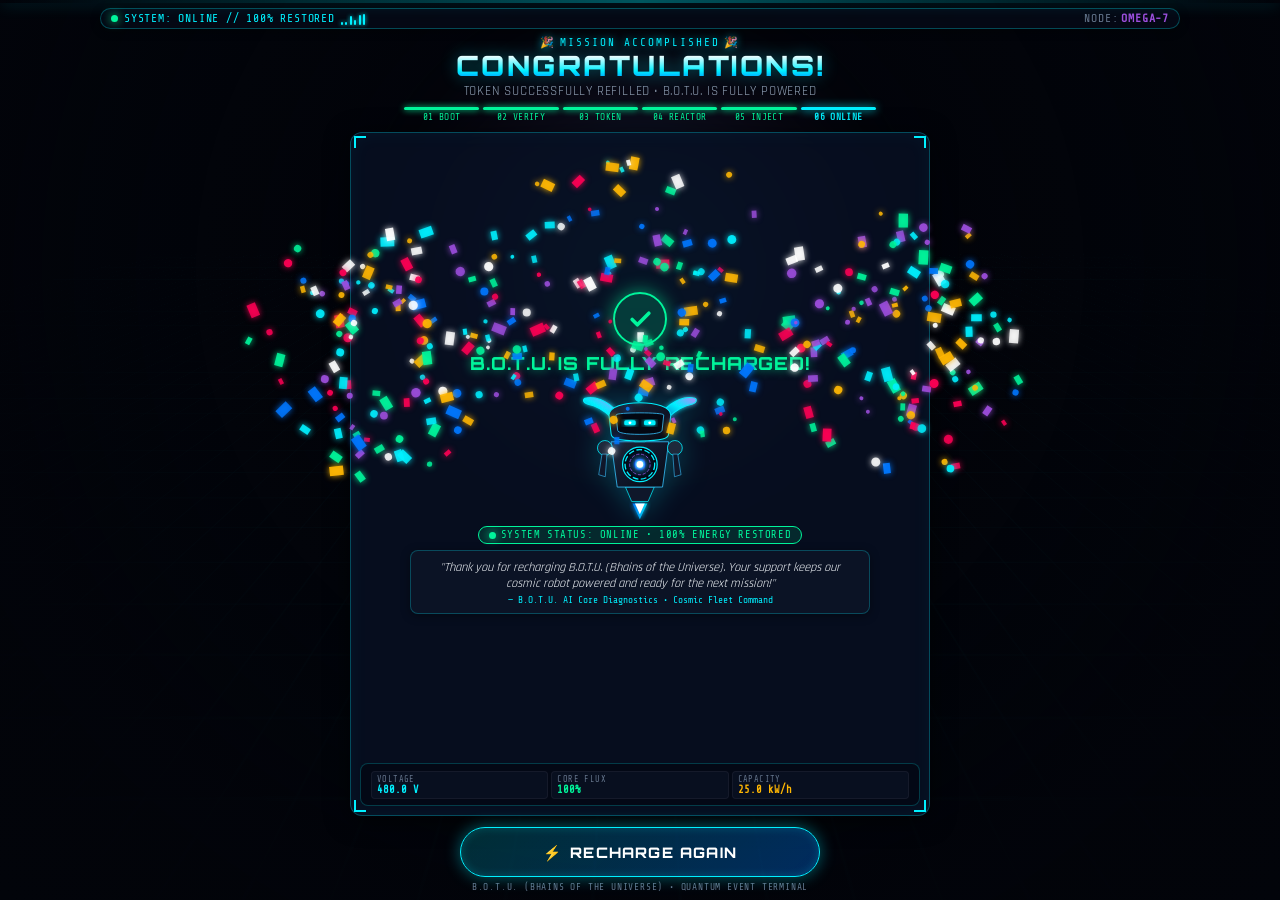
==== commit 89f5fbd3: "Implement auto-fullscreen for PC and mobile with audio permission coupling." ====
--- a/congratulations.html
+++ b/congratulations.html
@@ -4,6 +4,14 @@
   <meta charset="UTF-8">
   <meta name="viewport" content="width=device-width, initial-scale=1.0, maximum-scale=1.0, user-scalable=no, viewport-fit=cover">
   <title>B.O.T.U. – Congratulations | Quantum Token Recharge</title>
+
+  <!-- Mobile & PWA Fullscreen Capabilities -->
+  <meta name="mobile-web-app-capable" content="yes">
+  <meta name="apple-mobile-web-app-capable" content="yes">
+  <meta name="apple-mobile-web-app-status-bar-style" content="black-translucent">
+  <meta name="apple-mobile-web-app-title" content="B.O.T.U.">
+  <meta name="theme-color" content="#02040a">
+  <link rel="manifest" href="manifest.json">
 
   <!-- Elite Futuristic Typography -->
   <link rel="preconnect" href="https://fonts.googleapis.com">
--- a/style.css
+++ b/style.css
@@ -79,6 +79,20 @@
   -webkit-user-select: none;
 }
 
+/* Fullscreen API Native Element Styling */
+:fullscreen,
+:-webkit-full-screen,
+:-moz-full-screen,
+:-ms-fullscreen {
+  width: 100vw !important;
+  height: 100vh !important;
+  height: 100dvh !important;
+  margin: 0 !important;
+  padding: 0 !important;
+  overflow: hidden !important;
+  background-color: var(--bg-deep) !important;
+}
+
 /* Master Viewport Container */
 .page-container {
   width: 100%;
